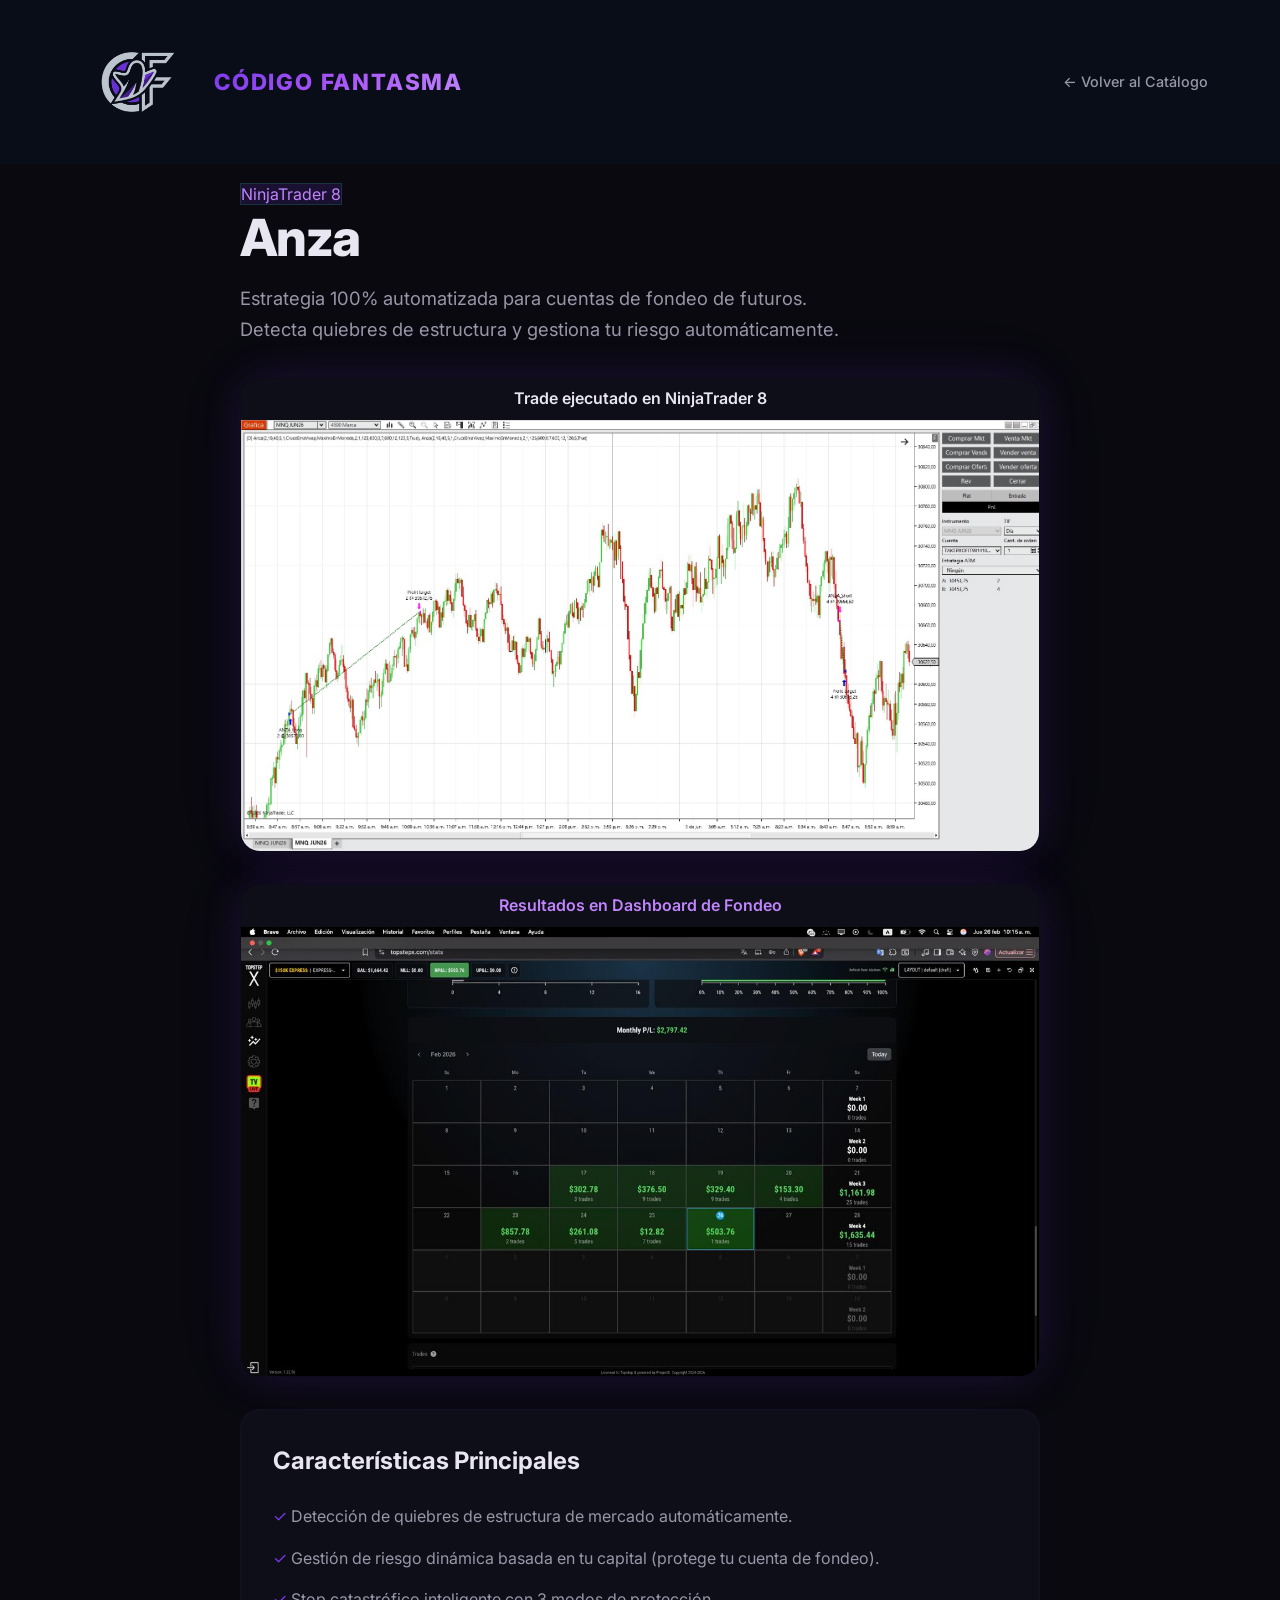
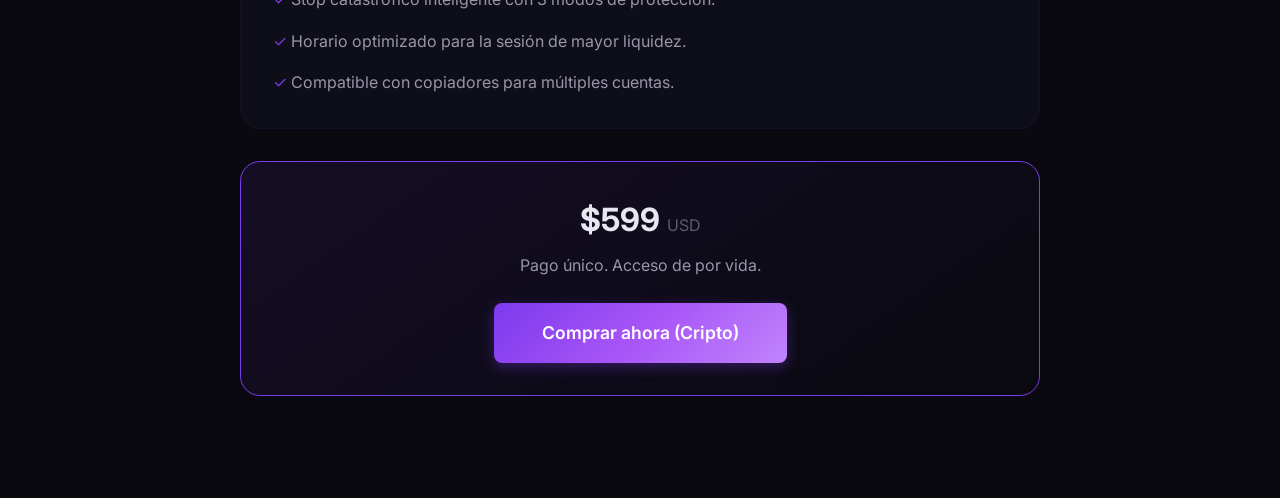
==== anza.html @ 9710207f "Primera versión web completa de Código Fantasma" ====
<!DOCTYPE html>
<html lang="es">
<head>
  <meta charset="UTF-8">
  <meta name="viewport" content="width=device-width, initial-scale=1.0">
  <title>Anza — Código Fantasma</title>
  <link rel="stylesheet" href="index.css">
</head>
<body style="padding-top: 80px;">
  <nav class="navbar" id="navbar" style="background: rgba(10,14,26,0.95); backdrop-filter: blur(10px);">
    <div class="container">
      <a href="index.html" class="navbar-brand">
        <img src="assets/cf_logo.png" alt="Código Fantasma Logo">
        <span>CÓDIGO FANTASMA</span>
      </a>
      <div class="nav-links">
        <a href="index.html#systems">← Volver al Catálogo</a>
      </div>
    </div>
  </nav>

  <section class="section">
    <div class="container">
      <div style="max-width: 800px; margin: 0 auto;">
        <div style="margin-bottom: 2rem;">
            <span class="system-badge multi" style="background: rgba(124,58,237,0.15); color: #c084fc; margin-bottom: 1rem;">NinjaTrader 8</span>
            <h1 class="section-title" style="margin-bottom: 1rem;">Anza</h1>
            <p class="section-subtitle" style="text-align: left; margin: 0;">Estrategia 100% automatizada para cuentas de fondeo de futuros. Detecta quiebres de estructura y gestiona tu riesgo automáticamente.</p>
        </div>
        
        <div style="border-radius: var(--radius-lg); overflow: hidden; margin-bottom: 2rem; box-shadow: var(--shadow-glow); border: 1px solid var(--border-subtle);">
            <div style="background: var(--bg-secondary); padding: 0.5rem; text-align: center; color: var(--text-primary); font-weight: 600;">Trade ejecutado en NinjaTrader 8</div>
            <img src="assets/screenshots/trade_anza.jpg" class="zoomable-image" alt="Anza Trade" style="width: 100%; display: block;">
        </div>
        <div style="border-radius: var(--radius-lg); overflow: hidden; margin-bottom: 2rem; box-shadow: var(--shadow-glow); border: 1px solid var(--border-subtle);">
            <div style="background: var(--bg-secondary); padding: 0.5rem; text-align: center; color: #c084fc; font-weight: 600;">Resultados en Dashboard de Fondeo</div>
            <img src="assets/screenshots/dashboards_fondeo.jpg" class="zoomable-image" alt="Anza Resultados de Fondeo" style="width: 100%; display: block;">
        </div>

        <div style="background: var(--bg-secondary); padding: 2rem; border-radius: var(--radius-lg); margin-bottom: 2rem; border: 1px solid var(--border-subtle);">
            <h3 style="font-size: 1.5rem; margin-bottom: 1.5rem; color: var(--text-primary);">Características Principales</h3>
            <ul style="list-style: none; padding: 0; display: grid; gap: 1rem; color: var(--text-secondary);">
                <li><span style="color: var(--accent-violet);">✓</span> Detección de quiebres de estructura de mercado automáticamente.</li><li><span style="color: var(--accent-violet);">✓</span> Gestión de riesgo dinámica basada en tu capital (protege tu cuenta de fondeo).</li><li><span style="color: var(--accent-violet);">✓</span> Stop catastrófico inteligente con 3 modos de protección.</li><li><span style="color: var(--accent-violet);">✓</span> Horario optimizado para la sesión de mayor liquidez.</li><li><span style="color: var(--accent-violet);">✓</span> Compatible con copiadores para múltiples cuentas.</li>
            </ul>
        </div>

        <div style="background: linear-gradient(145deg, rgba(124,58,237,0.1), rgba(10,14,26,0)); padding: 2rem; border-radius: var(--radius-lg); text-align: center; border: 1px solid var(--accent-violet);">
            <h3 style="font-size: 2rem; margin-bottom: 0.5rem; color: var(--text-primary);">$599 <span style="font-size: 1rem; color: var(--text-muted); font-weight: 400;">USD</span></h3>
            <p style="color: var(--text-secondary); margin-bottom: 1.5rem;">Pago único. Acceso de por vida.</p>
            <a href="https://wa.me/593989430768?text=Hola,%20me%20interesa%20adquirir%20uno%20de%20sus%20sistemas%20(Pago%20Cripto)" class="btn btn-primary" style="padding: 1rem 3rem; font-size: 1.1rem;" target="_blank">Comprar ahora (Cripto)</a>
        </div>
      </div>
    </div>
  </section>
  <script src="lightbox.js"></script>
</body>
</html>
---- index.css ----
/* ============================================
   CÓDIGO FANTASMA — Design System & Styles
   Negro + Violeta Profundo + Plata
   ============================================ */

@import url('https://fonts.googleapis.com/css2?family=Inter:wght@300;400;500;600;700;800;900&family=JetBrains+Mono:wght@400;500;600&display=swap');

/* ---------- CSS Custom Properties ---------- */
:root {
  /* Colors — Código Fantasma Palette */
  --bg-primary: #09090f;
  --bg-secondary: #0e0e18;
  --bg-card: rgba(14, 14, 24, 0.7);
  --bg-glass: rgba(14, 14, 24, 0.5);

  --accent-violet: #7C3AED;
  --accent-purple: #9333EA;
  --accent-silver: #C0C7D0;
  --accent-emerald: #10B981;
  --accent-amber: #D4A843;
  --accent-rose: #E8456B;

  --gradient-primary: linear-gradient(135deg, #7C3AED 0%, #A855F7 50%, #C084FC 100%);
  --gradient-hero: linear-gradient(160deg, #09090f 0%, #120e24 40%, #0e0e18 100%);
  --gradient-card: linear-gradient(145deg, rgba(124,58,237,0.06) 0%, rgba(192,199,208,0.02) 100%);
  --gradient-glow: radial-gradient(ellipse at 50% 0%, rgba(124,58,237,0.12) 0%, transparent 60%);

  --text-primary: #e8e6f0;
  --text-secondary: #9896a8;
  --text-muted: #5c5a6e;
  --text-accent: #c4b5fd;

  --border-subtle: rgba(124, 58, 237, 0.06);
  --border-glow: rgba(124, 58, 237, 0.25);

  /* Spacing */
  --section-py: clamp(4rem, 8vw, 8rem);
  --container-max: 1200px;
  --container-px: clamp(1rem, 4vw, 2rem);

  /* Radii */
  --radius-sm: 8px;
  --radius-md: 12px;
  --radius-lg: 20px;
  --radius-xl: 28px;

  /* Shadows */
  --shadow-card: 0 4px 24px rgba(0,0,0,0.35), 0 1px 2px rgba(0,0,0,0.2);
  --shadow-glow: 0 0 40px rgba(124,58,237,0.12), 0 0 80px rgba(168,85,247,0.06);
  --shadow-button: 0 4px 14px rgba(124,58,237,0.35);

  /* Transitions */
  --ease-spring: cubic-bezier(0.34, 1.56, 0.64, 1);
  --ease-smooth: cubic-bezier(0.4, 0, 0.2, 1);
  --duration-fast: 200ms;
  --duration-normal: 350ms;
  --duration-slow: 600ms;
}

/* ---------- Reset & Base ---------- */
*, *::before, *::after {
  margin: 0;
  padding: 0;
  box-sizing: border-box;
}

html {
  scroll-behavior: smooth;
  -webkit-font-smoothing: antialiased;
  -moz-osx-font-smoothing: grayscale;
}

body {
  font-family: 'Inter', system-ui, -apple-system, sans-serif;
  background: var(--bg-primary);
  color: var(--text-primary);
  line-height: 1.6;
  overflow-x: hidden;
}

img {
  max-width: 100%;
  display: block;
}

a {
  color: inherit;
  text-decoration: none;
}

ul { list-style: none; }

/* ---------- Utilities ---------- */
.container {
  max-width: var(--container-max);
  margin: 0 auto;
  padding: 0 var(--container-px);
}

.section {
  padding: var(--section-py) 0;
  position: relative;
}

.section::before {
  content: '';
  position: absolute;
  top: 0;
  left: 50%;
  transform: translateX(-50%);
  width: 100%;
  height: 1px;
  background: linear-gradient(90deg, transparent, var(--border-subtle), transparent);
}

.gradient-text {
  background: var(--gradient-primary);
  -webkit-background-clip: text;
  -webkit-text-fill-color: transparent;
  background-clip: text;
}

.badge {
  display: inline-flex;
  align-items: center;
  gap: 6px;
  padding: 6px 14px;
  border-radius: 100px;
  font-size: 0.75rem;
  font-weight: 600;
  letter-spacing: 0.05em;
  text-transform: uppercase;
  background: rgba(124, 58, 237, 0.1);
  color: var(--text-accent);
  border: 1px solid rgba(124, 58, 237, 0.15);
}

.badge::before {
  content: '';
  width: 6px;
  height: 6px;
  border-radius: 50%;
  background: var(--accent-violet);
  animation: pulse-dot 2s ease infinite;
}

@keyframes pulse-dot {
  0%, 100% { opacity: 1; transform: scale(1); }
  50% { opacity: 0.5; transform: scale(0.7); }
}

/* ---------- Typography ---------- */
.section-label {
  font-size: 0.8rem;
  font-weight: 700;
  letter-spacing: 0.12em;
  text-transform: uppercase;
  color: var(--accent-violet);
  margin-bottom: 0.75rem;
}

.section-title {
  font-size: clamp(2rem, 4.5vw, 3.2rem);
  font-weight: 800;
  line-height: 1.15;
  letter-spacing: -0.03em;
  margin-bottom: 1rem;
}

.section-subtitle {
  font-size: clamp(1rem, 2vw, 1.15rem);
  color: var(--text-secondary);
  max-width: 600px;
  line-height: 1.7;
}

/* ---------- Buttons ---------- */
.btn {
  display: inline-flex;
  align-items: center;
  justify-content: center;
  gap: 8px;
  padding: 14px 32px;
  border: none;
  border-radius: var(--radius-sm);
  font-family: inherit;
  font-size: 0.95rem;
  font-weight: 600;
  cursor: pointer;
  transition: all var(--duration-normal) var(--ease-smooth);
  position: relative;
  overflow: hidden;
}

.btn-primary {
  background: var(--gradient-primary);
  color: #fff;
  box-shadow: var(--shadow-button);
}

.btn-primary:hover {
  transform: translateY(-2px);
  box-shadow: 0 8px 30px rgba(124,58,237,0.4);
}

.btn-primary::after {
  content: '';
  position: absolute;
  inset: 0;
  background: linear-gradient(135deg, rgba(255,255,255,0.15) 0%, transparent 50%);
  opacity: 0;
  transition: opacity var(--duration-fast);
}

.btn-primary:hover::after {
  opacity: 1;
}

.btn-outline {
  background: transparent;
  color: var(--text-primary);
  border: 1px solid var(--border-glow);
}

.btn-outline:hover {
  background: rgba(124, 58, 237, 0.08);
  border-color: var(--accent-violet);
  transform: translateY(-2px);
}

/* ---------- Navigation ---------- */
.navbar {
  position: fixed;
  top: 0;
  left: 0;
  right: 0;
  z-index: 1000;
  padding: 1rem 0;
  transition: all var(--duration-normal) var(--ease-smooth);
}

.navbar.scrolled {
  background: rgba(9, 9, 15, 0.9);
  backdrop-filter: blur(20px);
  -webkit-backdrop-filter: blur(20px);
  border-bottom: 1px solid var(--border-subtle);
  padding: 0.7rem 0;
}

.navbar .container {
  display: flex;
  align-items: center;
  justify-content: space-between;
}

.navbar-brand {
  display: flex;
  align-items: center;
  gap: 10px;
}

.navbar-brand img {
  height: 132px;
  width: auto;
}

.navbar-brand span {
  font-size: 1.4rem;
  font-weight: 800;
  letter-spacing: 0.08em;
  background: var(--gradient-primary);
  -webkit-background-clip: text;
  -webkit-text-fill-color: transparent;
  background-clip: text;
}

.nav-links {
  display: flex;
  align-items: center;
  gap: 2rem;
}

.nav-links a {
  font-size: 0.9rem;
  font-weight: 500;
  color: var(--text-secondary);
  transition: color var(--duration-fast);
  position: relative;
}

.nav-links a::after {
  content: '';
  position: absolute;
  bottom: -4px;
  left: 0;
  width: 0;
  height: 2px;
  background: var(--gradient-primary);
  transition: width var(--duration-normal) var(--ease-spring);
}

.nav-links a:hover {
  color: var(--text-primary);
}

.nav-links a:hover::after {
  width: 100%;
}

.nav-cta {
  padding: 10px 24px !important;
  font-size: 0.85rem !important;
}

.mobile-toggle {
  display: none;
  background: none;
  border: none;
  color: var(--text-primary);
  font-size: 1.5rem;
  cursor: pointer;
}

/* ---------- Hero Section ---------- */
.hero {
  min-height: 100vh;
  display: flex;
  align-items: center;
  padding-top: 12rem;
  background: var(--gradient-hero);
  position: relative;
  overflow: hidden;
}

.hero::before {
  display: none;
}

.hero-glow {
  position: absolute;
  width: 600px;
  height: 600px;
  border-radius: 50%;
  filter: blur(120px);
  opacity: 0.15;
  pointer-events: none;
}

.hero-glow--blue {
  top: -10%;
  right: -5%;
  background: var(--accent-violet);
}

.hero-glow--cyan {
  bottom: -20%;
  left: -10%;
  background: var(--accent-purple);
}

.hero .container {
  display: grid;
  grid-template-columns: 1fr 1.3fr;
  gap: 4rem;
  align-items: center;
}

.hero-content {
  position: relative;
  z-index: 2;
}

.hero-title {
  font-size: clamp(2.5rem, 5.5vw, 4rem);
  font-weight: 900;
  line-height: 1.08;
  letter-spacing: -0.04em;
  margin: 1.5rem 0;
}

.hero-subtitle {
  font-size: clamp(1.05rem, 2vw, 1.2rem);
  color: var(--text-secondary);
  line-height: 1.75;
  margin-bottom: 2.5rem;
  max-width: 520px;
}

.hero-actions {
  display: flex;
  gap: 1rem;
  flex-wrap: wrap;
}

.hero-stats {
  display: flex;
  gap: 2.5rem;
  margin-top: 3rem;
  padding-top: 2rem;
  border-top: 1px solid var(--border-subtle);
}

.hero-stat {
  text-align: left;
}

.hero-stat .value {
  font-size: 1.8rem;
  font-weight: 800;
  font-family: 'JetBrains Mono', monospace;
}

.hero-stat .value.green { color: var(--accent-emerald); }
.hero-stat .value.blue { color: var(--accent-silver); }
.hero-stat .value.amber { color: var(--accent-amber); }

.hero-stat .label {
  font-size: 0.8rem;
  color: var(--text-muted);
  margin-top: 2px;
}

.hero-visual {
  position: relative;
  z-index: 2;
}

.hero-image-wrapper {
  position: relative;
  border-radius: var(--radius-lg);
  overflow: hidden;
  box-shadow: var(--shadow-glow);
  border: 1px solid var(--border-glow);
}

.hero-image-wrapper::before {
  content: '';
  position: absolute;
  inset: 0;
  background: linear-gradient(180deg, transparent 50%, rgba(9,9,15,0.6) 100%);
  z-index: 1;
  pointer-events: none;
}

.hero-image-wrapper img {
  width: 100%;
  display: block;
  border-radius: var(--radius-lg);
}

/* Floating elements */
.float-card {
  position: absolute;
  background: var(--bg-glass);
  backdrop-filter: blur(16px);
  -webkit-backdrop-filter: blur(16px);
  border: 1px solid var(--border-subtle);
  border-radius: var(--radius-md);
  padding: 12px 18px;
  z-index: 5;
  animation: float 6s ease-in-out infinite;
}

.float-card--profit {
  bottom: 15%;
  left: -12%;
  display: flex;
  align-items: center;
  gap: 10px;
}

.float-card--profit .icon {
  width: 36px;
  height: 36px;
  border-radius: 8px;
  background: rgba(16, 185, 129, 0.15);
  display: flex;
  align-items: center;
  justify-content: center;
  font-size: 1.1rem;
}

.float-card--profit .text .amount {
  font-family: 'JetBrains Mono', monospace;
  font-weight: 700;
  font-size: 1rem;
  color: var(--accent-emerald);
}

.float-card--profit .text .desc {
  font-size: 0.7rem;
  color: var(--text-muted);
}

.float-card--algo {
  top: 10%;
  right: -8%;
  animation-delay: -3s;
}

.float-card--algo .algo-line {
  font-family: 'JetBrains Mono', monospace;
  font-size: 0.7rem;
  color: var(--text-muted);
  line-height: 1.8;
}

.float-card--algo .algo-line .kw { color: var(--accent-violet); }
.float-card--algo .algo-line .fn { color: var(--accent-silver); }
.float-card--algo .algo-line .val { color: var(--accent-emerald); }

@keyframes float {
  0%, 100% { transform: translateY(0); }
  50% { transform: translateY(-12px); }
}

/* ---------- Features Section ---------- */
.features-grid {
  display: grid;
  grid-template-columns: repeat(3, 1fr);
  gap: 1.5rem;
  margin-top: 3rem;
}

.feature-card {
  background: var(--gradient-card);
  border: 1px solid var(--border-subtle);
  border-radius: var(--radius-lg);
  padding: 2rem;
  transition: all var(--duration-normal) var(--ease-smooth);
  position: relative;
  overflow: hidden;
}

.feature-card::before {
  content: '';
  position: absolute;
  top: 0;
  left: 0;
  right: 0;
  height: 2px;
  background: var(--gradient-primary);
  opacity: 0;
  transition: opacity var(--duration-normal);
}

.feature-card:hover {
  transform: translateY(-4px);
  border-color: var(--border-glow);
  box-shadow: var(--shadow-glow);
}

.feature-card:hover::before {
  opacity: 1;
}

.feature-icon {
  width: 52px;
  height: 52px;
  border-radius: var(--radius-md);
  display: flex;
  align-items: center;
  justify-content: center;
  font-size: 1.5rem;
  margin-bottom: 1.25rem;
}

.feature-icon.blue { background: rgba(124, 58, 237, 0.12); }
.feature-icon.cyan { background: rgba(192, 199, 208, 0.1); }
.feature-icon.emerald { background: rgba(16, 185, 129, 0.12); }
.feature-icon.amber { background: rgba(212, 168, 67, 0.12); }
.feature-icon.rose { background: rgba(232, 69, 107, 0.12); }
.feature-icon.purple { background: rgba(147, 51, 234, 0.12); }

.feature-card h3 {
  font-size: 1.15rem;
  font-weight: 700;
  margin-bottom: 0.6rem;
}

.feature-card p {
  font-size: 0.9rem;
  color: var(--text-secondary);
  line-height: 1.65;
}

/* ---------- Systems / Products Section ---------- */
.systems-grid {
  display: grid;
  grid-template-columns: repeat(3, 1fr);
  gap: 1.5rem;
  margin-top: 3rem;
}

.system-card {
  background: var(--bg-card);
  border: 1px solid var(--border-subtle);
  border-radius: var(--radius-lg);
  overflow: hidden;
  transition: all var(--duration-normal) var(--ease-smooth);
}

.system-card:hover {
  transform: translateY(-6px);
  box-shadow: var(--shadow-glow);
  border-color: var(--border-glow);
}

.system-card-header {
  padding: 1.5rem 1.5rem 0;
  display: flex;
  justify-content: space-between;
  align-items: flex-start;
}

.system-card-header h3 {
  font-size: 1.2rem;
  font-weight: 700;
}

.system-card-header .system-badge {
  padding: 4px 10px;
  border-radius: 100px;
  font-size: 0.7rem;
  font-weight: 600;
  text-transform: uppercase;
}

.system-badge.gold {
  background: rgba(245, 158, 11, 0.12);
  color: var(--accent-amber);
  border: 1px solid rgba(245, 158, 11, 0.2);
}

.system-badge.index {
  background: rgba(124, 58, 237, 0.12);
  color: var(--text-accent);
  border: 1px solid rgba(124, 58, 237, 0.2);
}

.system-badge.multi {
  background: rgba(16, 185, 129, 0.12);
  color: var(--accent-emerald);
  border: 1px solid rgba(16, 185, 129, 0.2);
}

.system-equity {
  padding: 1.5rem;
  height: 120px;
  position: relative;
}

.system-equity svg {
  width: 100%;
  height: 100%;
}

.system-stats {
  display: grid;
  grid-template-columns: repeat(3, 1fr);
  gap: 1px;
  background: var(--border-subtle);
}

.system-stat {
  padding: 1rem;
  background: var(--bg-secondary);
  text-align: center;
}

.system-stat .stat-value {
  font-family: 'JetBrains Mono', monospace;
  font-weight: 700;
  font-size: 1rem;
}

.system-stat .stat-value.positive { color: var(--accent-emerald); }
.system-stat .stat-value.blue { color: var(--accent-silver); }

.system-stat .stat-label {
  font-size: 0.7rem;
  color: var(--text-muted);
  margin-top: 2px;
}

.system-card-footer {
  padding: 1.25rem 1.5rem;
  display: flex;
  justify-content: space-between;
  align-items: center;
}

.system-price {
  font-family: 'JetBrains Mono', monospace;
  font-size: 1.5rem;
  font-weight: 800;
}

.system-price .currency {
  font-size: 0.9rem;
  color: var(--text-muted);
}

.system-card-footer .btn {
  padding: 10px 20px;
  font-size: 0.85rem;
}

/* ---------- How It Works ---------- */
.steps-grid {
  display: grid;
  grid-template-columns: repeat(4, 1fr);
  gap: 1.5rem;
  margin-top: 3rem;
}

.step-card {
  text-align: center;
  padding: 2rem 1.5rem;
  position: relative;
}

.step-number {
  width: 56px;
  height: 56px;
  border-radius: 50%;
  background: var(--gradient-primary);
  display: flex;
  align-items: center;
  justify-content: center;
  font-family: 'JetBrains Mono', monospace;
  font-weight: 800;
  font-size: 1.3rem;
  margin: 0 auto 1.25rem;
  position: relative;
}

.step-number::after {
  content: '';
  position: absolute;
  inset: -4px;
  border-radius: 50%;
  border: 2px solid rgba(124, 58, 237, 0.2);
}

.step-card h3 {
  font-size: 1.05rem;
  font-weight: 700;
  margin-bottom: 0.5rem;
}

.step-card p {
  font-size: 0.85rem;
  color: var(--text-secondary);
  line-height: 1.6;
}

.step-connector {
  display: none;
}

/* ---------- Testimonials ---------- */
.testimonials-grid {
  display: grid;
  grid-template-columns: repeat(3, 1fr);
  gap: 1.5rem;
  margin-top: 3rem;
}

.testimonial-card {
  background: var(--gradient-card);
  border: 1px solid var(--border-subtle);
  border-radius: var(--radius-lg);
  padding: 2rem;
}

.testimonial-stars {
  color: var(--accent-amber);
  font-size: 0.9rem;
  margin-bottom: 1rem;
  letter-spacing: 2px;
}

.testimonial-text {
  font-size: 0.95rem;
  color: var(--text-secondary);
  line-height: 1.7;
  margin-bottom: 1.5rem;
  font-style: italic;
}

.testimonial-author {
  display: flex;
  align-items: center;
  gap: 12px;
}

.testimonial-avatar {
  width: 42px;
  height: 42px;
  border-radius: 50%;
  background: var(--gradient-primary);
  display: flex;
  align-items: center;
  justify-content: center;
  font-weight: 700;
  font-size: 0.9rem;
}

.testimonial-info .name {
  font-weight: 600;
  font-size: 0.9rem;
}

.testimonial-info .role {
  font-size: 0.75rem;
  color: var(--text-muted);
}

/* ---------- Pricing Section ---------- */
.pricing-grid {
  display: grid;
  grid-template-columns: repeat(3, 1fr);
  gap: 1.5rem;
  margin-top: 3rem;
}

.price-card {
  background: var(--bg-card);
  border: 1px solid var(--border-subtle);
  border-radius: var(--radius-xl);
  padding: 2.5rem 2rem;
  text-align: center;
  transition: all var(--duration-normal) var(--ease-smooth);
  position: relative;
}

.price-card.featured {
  border-color: var(--accent-blue);
  box-shadow: var(--shadow-glow);
  transform: scale(1.03);
}

.price-card.featured::before {
  content: 'MÁS POPULAR';
  position: absolute;
  top: -12px;
  left: 50%;
  transform: translateX(-50%);
  background: var(--gradient-primary);
  color: #fff;
  font-size: 0.7rem;
  font-weight: 700;
  letter-spacing: 0.08em;
  padding: 4px 16px;
  border-radius: 100px;
}

.price-card:hover {
  transform: translateY(-4px);
  border-color: var(--border-glow);
}

.price-card.featured:hover {
  transform: scale(1.03) translateY(-4px);
}

.price-name {
  font-size: 1.2rem;
  font-weight: 700;
  margin-bottom: 0.5rem;
}

.price-amount {
  font-family: 'JetBrains Mono', monospace;
  font-size: 3rem;
  font-weight: 800;
  margin: 1rem 0;
}

.price-amount .currency {
  font-size: 1.2rem;
  vertical-align: super;
  color: var(--text-muted);
}

.price-amount .period {
  font-size: 0.9rem;
  color: var(--text-muted);
  font-weight: 400;
}

.price-desc {
  font-size: 0.85rem;
  color: var(--text-secondary);
  margin-bottom: 2rem;
}

.price-features {
  text-align: left;
  margin-bottom: 2rem;
}

.price-features li {
  padding: 0.5rem 0;
  font-size: 0.9rem;
  color: var(--text-secondary);
  display: flex;
  align-items: center;
  gap: 10px;
}

.price-features li::before {
  content: '✓';
  color: var(--accent-emerald);
  font-weight: 700;
  font-size: 0.85rem;
}

.price-card .btn {
  width: 100%;
}

/* ---------- CTA Section ---------- */
.cta-section {
  text-align: center;
  position: relative;
}

.cta-box {
  background: var(--gradient-card);
  border: 1px solid var(--border-glow);
  border-radius: var(--radius-xl);
  padding: 4rem 3rem;
  position: relative;
  overflow: hidden;
}

.cta-box::before {
  content: '';
  position: absolute;
  top: -50%;
  left: -50%;
  width: 200%;
  height: 200%;
  background: var(--gradient-glow);
  animation: cta-glow 8s ease infinite;
}

@keyframes cta-glow {
  0%, 100% { transform: rotate(0deg); }
  50% { transform: rotate(180deg); }
}

.cta-box > * {
  position: relative;
  z-index: 2;
}

.cta-box .section-title {
  margin-bottom: 1rem;
}

.cta-box .section-subtitle {
  margin: 0 auto 2rem;
}

/* ---------- Footer ---------- */
.footer {
  padding: 3rem 0 1.5rem;
  border-top: 1px solid var(--border-subtle);
}

.footer-content {
  display: flex;
  justify-content: space-between;
  align-items: center;
  flex-wrap: wrap;
  gap: 1rem;
}

.footer-brand {
  display: flex;
  align-items: center;
  gap: 8px;
}

.footer-brand span {
  font-weight: 800;
  font-size: 1.1rem;
  letter-spacing: 0.06em;
  background: var(--gradient-primary);
  -webkit-background-clip: text;
  -webkit-text-fill-color: transparent;
  background-clip: text;
}

.footer-links {
  display: flex;
  gap: 2rem;
}

.footer-links a {
  font-size: 0.85rem;
  color: var(--text-muted);
  transition: color var(--duration-fast);
}

.footer-links a:hover {
  color: var(--text-primary);
}

.footer-copy {
  font-size: 0.8rem;
  color: var(--text-muted);
}

.footer-bottom {
  margin-top: 2rem;
  padding-top: 1.5rem;
  border-top: 1px solid var(--border-subtle);
  text-align: center;
}

.footer-bottom p {
  font-size: 0.75rem;
  color: var(--text-muted);
}

/* ---------- Scroll Animations ---------- */
.reveal {
  opacity: 0;
  transform: translateY(30px);
  transition: all var(--duration-slow) var(--ease-smooth);
}

.reveal.visible {
  opacity: 1;
  transform: translateY(0);
}

.reveal-delay-1 { transition-delay: 100ms; }
.reveal-delay-2 { transition-delay: 200ms; }
.reveal-delay-3 { transition-delay: 300ms; }
.reveal-delay-4 { transition-delay: 400ms; }

/* ---------- Live Counter ---------- */
.live-ticker {
  background: var(--bg-secondary);
  border-top: 1px solid var(--border-subtle);
  border-bottom: 1px solid var(--border-subtle);
  padding: 0.75rem 0;
  overflow: hidden;
}

.ticker-track {
  display: flex;
  gap: 3rem;
  animation: ticker 30s linear infinite;
  white-space: nowrap;
}

@keyframes ticker {
  0% { transform: translateX(0); }
  100% { transform: translateX(-50%); }
}

.ticker-item {
  display: flex;
  align-items: center;
  gap: 8px;
  font-family: 'JetBrains Mono', monospace;
  font-size: 0.8rem;
  color: var(--text-muted);
}

.ticker-item .symbol { color: var(--text-primary); font-weight: 600; }
.ticker-item .up { color: var(--accent-emerald); }
.ticker-item .down { color: var(--accent-rose); }

/* ---------- Responsive ---------- */
@media (max-width: 1024px) {
  .hero .container {
    grid-template-columns: 1fr;
    text-align: center;
  }

  .hero-subtitle { margin: 0 auto 2.5rem; }
  .hero-actions { justify-content: center; }
  .hero-stats { justify-content: center; }
  .hero-visual { max-width: 600px; margin: 3rem auto 0; }
  .float-card { display: none; }

  .features-grid,
  .systems-grid,
  .testimonials-grid,
  .pricing-grid {
    grid-template-columns: repeat(2, 1fr);
  }

  .steps-grid {
    grid-template-columns: repeat(2, 1fr);
  }
}

@media (max-width: 768px) {
  .nav-links { display: none; }
  .mobile-toggle { display: block; }

  .features-grid,
  .systems-grid,
  .testimonials-grid,
  .pricing-grid,
  .steps-grid {
    grid-template-columns: 1fr;
  }

  .price-card.featured {
    transform: scale(1);
  }

  .price-card.featured:hover {
    transform: translateY(-4px);
  }

  .hero-stats { flex-direction: column; gap: 1rem; }
  .footer-content { flex-direction: column; text-align: center; }
  .footer-links { flex-direction: column; gap: 1rem; }
}

/* ---------- Certificates Carousel ---------- */
.cert-carousel-container {
  margin-top: 3rem;
  width: 100%;
  overflow-x: auto;
  padding: 1rem 0 2rem 0;
  scrollbar-width: thin;
  scrollbar-color: var(--accent-violet) var(--bg-secondary);
}

.cert-carousel-container::-webkit-scrollbar {
  height: 8px;
}

.cert-carousel-container::-webkit-scrollbar-track {
  background: var(--bg-secondary);
  border-radius: 4px;
}

.cert-carousel-container::-webkit-scrollbar-thumb {
  background: var(--accent-violet);
  border-radius: 4px;
}

.cert-carousel {
  display: flex;
  gap: 1.5rem;
  width: max-content;
}

.cert-carousel img {
  height: 350px;
  width: auto;
  border-radius: var(--radius-md);
  box-shadow: var(--shadow-card);
  border: 1px solid var(--border-subtle);
  transition: transform var(--duration-normal) var(--ease-smooth), box-shadow var(--duration-normal);
  cursor: pointer;
}

.cert-carousel img:hover {
  transform: translateY(-5px) scale(1.02);
  box-shadow: var(--shadow-glow);
  border-color: var(--accent-violet);
}

@media (max-width: 768px) {
  .cert-carousel img {
    height: 250px;
  }
}



/* ========== LIGHTBOX ========== */
.lightbox-overlay {
    position: fixed;
    top: 0;
    left: 0;
    width: 100vw;
    height: 100vh;
    background: rgba(0, 0, 0, 0.9);
    backdrop-filter: blur(10px);
    display: flex;
    justify-content: center;
    align-items: center;
    z-index: 9999;
    opacity: 0;
    pointer-events: none;
    transition: opacity 0.3s ease;
}
.lightbox-overlay.active {
    opacity: 1;
    pointer-events: auto;
}
.lightbox-img {
    max-width: 95%;
    max-height: 95vh;
    border-radius: var(--radius-lg);
    box-shadow: 0 0 40px rgba(0, 0, 0, 0.8), 0 0 20px rgba(124, 58, 237, 0.3);
    transform: scale(0.9);
    transition: transform 0.3s ease;
}
.lightbox-overlay.active .lightbox-img {
    transform: scale(1);
}
.lightbox-close {
    position: absolute;
    top: 20px;
    right: 30px;
    color: white;
    font-size: 50px;
    cursor: pointer;
    text-shadow: 0 2px 10px rgba(0,0,0,0.5);
    user-select: none;
    transition: color 0.2s ease;
}
.lightbox-close:hover {
    color: var(--accent-violet);
}
.zoomable-image {
    cursor: zoom-in;
    transition: transform 0.3s ease, filter 0.3s ease;
}
.zoomable-image:hover {
    transform: scale(1.02);
    filter: brightness(1.1);
}
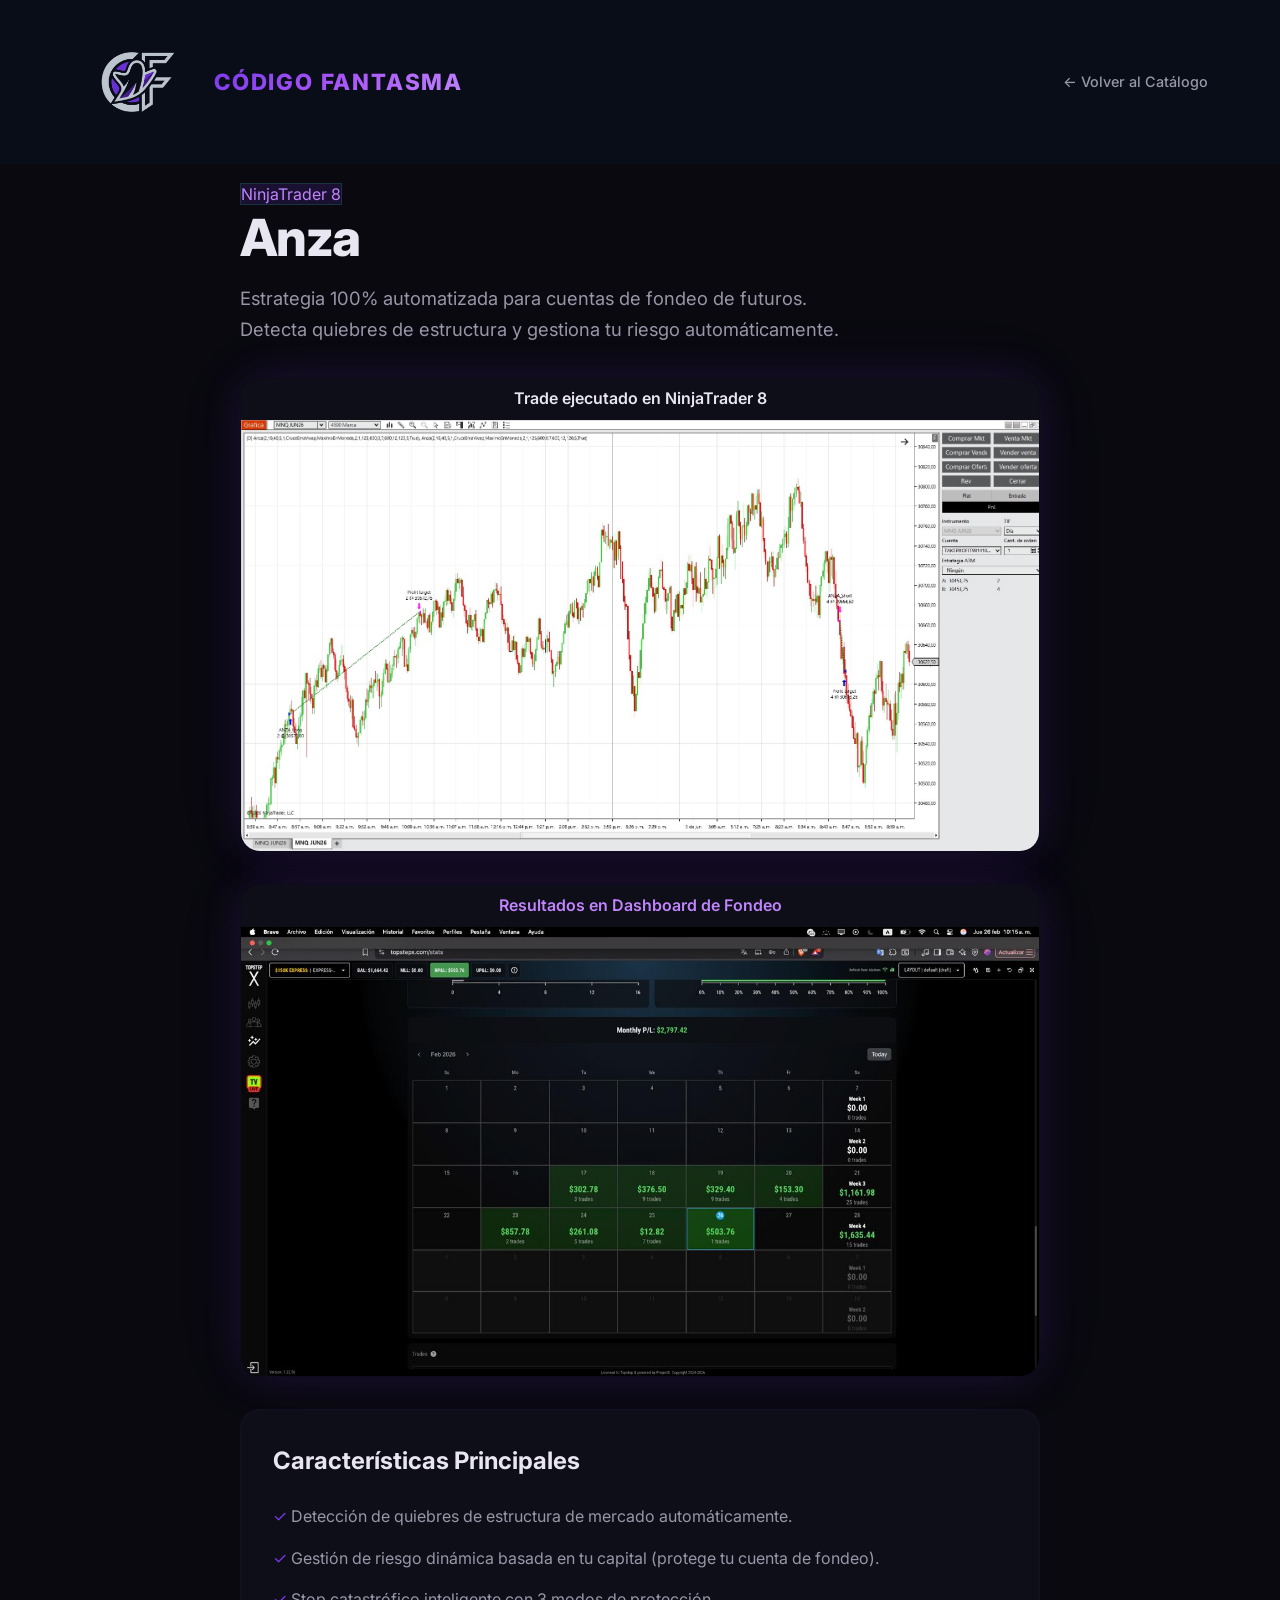
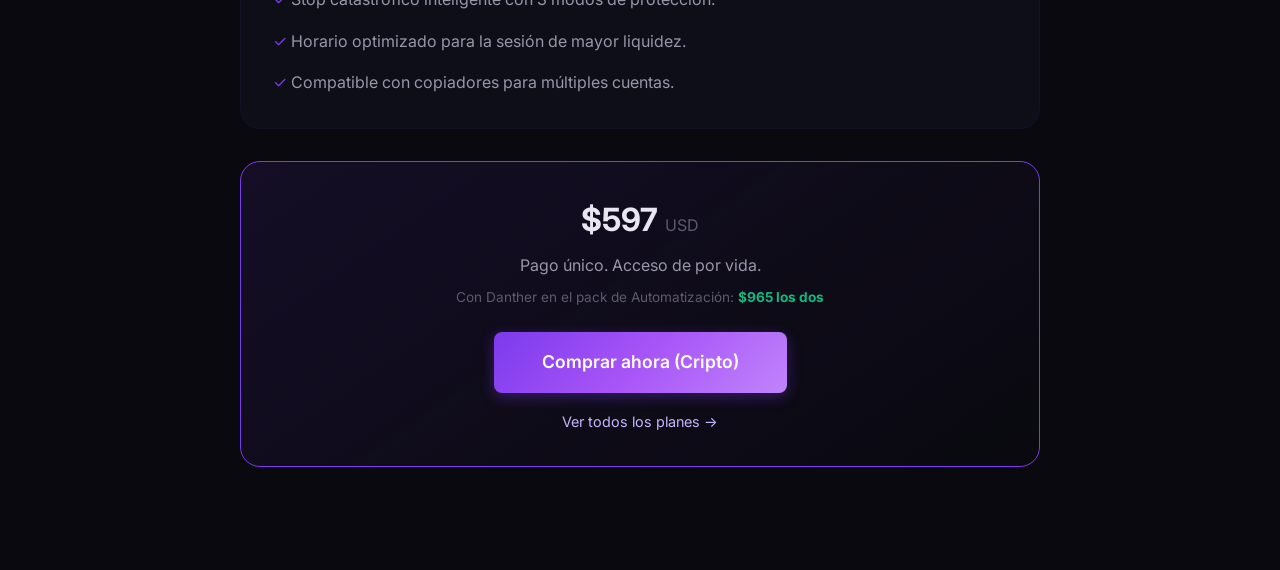
==== commit af103730: "Cuadra los precios de las paginas de detalle - anza.html: 599 -> 597, coherente con el pack de 965 -" ====
--- a/anza.html
+++ b/anza.html
@@ -45,9 +45,11 @@
         </div>
 
         <div style="background: linear-gradient(145deg, rgba(124,58,237,0.1), rgba(10,14,26,0)); padding: 2rem; border-radius: var(--radius-lg); text-align: center; border: 1px solid var(--accent-violet);">
-            <h3 style="font-size: 2rem; margin-bottom: 0.5rem; color: var(--text-primary);">$599 <span style="font-size: 1rem; color: var(--text-muted); font-weight: 400;">USD</span></h3>
-            <p style="color: var(--text-secondary); margin-bottom: 1.5rem;">Pago único. Acceso de por vida.</p>
-            <a href="https://wa.me/593989430768?text=Hola,%20me%20interesa%20adquirir%20uno%20de%20sus%20sistemas%20(Pago%20Cripto)" class="btn btn-primary" style="padding: 1rem 3rem; font-size: 1.1rem;" target="_blank">Comprar ahora (Cripto)</a>
+            <h3 style="font-size: 2rem; margin-bottom: 0.5rem; color: var(--text-primary);">$597 <span style="font-size: 1rem; color: var(--text-muted); font-weight: 400;">USD</span></h3>
+            <p style="color: var(--text-secondary); margin-bottom: 0.5rem;">Pago único. Acceso de por vida.</p>
+            <p style="color: var(--text-muted); font-size: 0.85rem; margin-bottom: 1.5rem;">Con Danther en el pack de Automatización: <strong style="color: var(--accent-emerald);">$965 los dos</strong></p>
+            <a href="https://wa.me/593989430768?text=Hola,%20me%20interesa%20adquirir%20Anza%20(Pago%20Cripto)" class="btn btn-primary" style="padding: 1rem 3rem; font-size: 1.1rem;" target="_blank">Comprar ahora (Cripto)</a>
+            <div style="margin-top: 1rem;"><a href="index.html#pricing" style="color: var(--text-accent); font-size: 0.9rem;">Ver todos los planes →</a></div>
         </div>
       </div>
     </div>
--- a/index.css
+++ b/index.css
@@ -307,6 +307,49 @@
   width: 100%;
 }
 
+/* ---------- Dropdown ---------- */
+.dropdown {
+  position: relative;
+  display: inline-block;
+}
+
+.dropdown-content {
+  display: none;
+  position: absolute;
+  top: 100%;
+  left: 50%;
+  transform: translateX(-50%);
+  background-color: var(--bg-card);
+  min-width: 180px;
+  box-shadow: var(--shadow-glow);
+  border: 1px solid var(--border-subtle);
+  border-radius: var(--radius-sm);
+  z-index: 1001;
+  padding: 0.5rem 0;
+}
+
+.dropdown-content a {
+  color: var(--text-secondary);
+  padding: 12px 16px;
+  text-decoration: none;
+  display: block;
+  text-align: center;
+  font-size: 0.85rem;
+}
+
+.dropdown-content a::after {
+  display: none;
+}
+
+.dropdown-content a:hover {
+  background-color: rgba(124, 58, 237, 0.1);
+  color: var(--text-primary);
+}
+
+.dropdown:hover .dropdown-content {
+  display: block;
+}
+
 .nav-cta {
   padding: 10px 24px !important;
   font-size: 0.85rem !important;
@@ -836,7 +879,7 @@
 }
 
 .price-card.featured {
-  border-color: var(--accent-blue);
+  border-color: var(--accent-violet);
   box-shadow: var(--shadow-glow);
   transform: scale(1.03);
 }
@@ -921,6 +964,198 @@
   width: 100%;
 }
 
+/* ---------- Placeholder de portada (sin imagen aún) ---------- */
+.system-placeholder {
+  height: 200px;
+  display: flex;
+  flex-direction: column;
+  align-items: center;
+  justify-content: center;
+  gap: 0.4rem;
+  background: var(--gradient-card);
+  border-top: 1px solid var(--border-subtle);
+  border-bottom: 1px solid var(--border-subtle);
+  text-align: center;
+  padding: 1rem;
+}
+
+.system-placeholder .ph-tag {
+  font-size: 0.65rem;
+  font-weight: 700;
+  letter-spacing: 0.12em;
+  text-transform: uppercase;
+  color: var(--text-accent);
+  border: 1px solid rgba(124, 58, 237, 0.4);
+  background: rgba(124, 58, 237, 0.12);
+  padding: 3px 12px;
+  border-radius: 100px;
+  margin-bottom: 0.35rem;
+}
+
+.system-placeholder .ph-title {
+  font-family: 'JetBrains Mono', monospace;
+  font-size: 1.5rem;
+  font-weight: 800;
+  color: var(--accent-violet);
+  letter-spacing: 0.02em;
+}
+
+.system-placeholder .ph-sub {
+  font-size: 0.8rem;
+  color: var(--text-muted);
+}
+
+/* ---------- Pricing: puertas y suite ---------- */
+.price-eyebrow {
+  font-size: 0.7rem;
+  font-weight: 700;
+  letter-spacing: 0.14em;
+  text-transform: uppercase;
+  color: var(--accent-violet);
+  margin-bottom: 0.5rem;
+}
+
+.price-note {
+  font-size: 0.8rem;
+  color: var(--text-muted);
+  margin: -0.5rem 0 2rem;
+  min-height: 1.2em;
+}
+
+.price-note s {
+  color: var(--text-muted);
+  opacity: 0.7;
+  margin-right: 0.35rem;
+}
+
+.price-save {
+  color: var(--accent-emerald);
+  font-weight: 600;
+}
+
+.price-card.soon::before {
+  content: 'PRÓXIMAMENTE';
+  position: absolute;
+  top: -12px;
+  left: 50%;
+  transform: translateX(-50%);
+  background: rgba(124, 58, 237, 0.18);
+  color: var(--text-accent);
+  border: 1px solid rgba(124, 58, 237, 0.4);
+  font-size: 0.7rem;
+  font-weight: 700;
+  letter-spacing: 0.08em;
+  padding: 4px 16px;
+  border-radius: 100px;
+  white-space: nowrap;
+}
+
+.suite-card {
+  margin-top: 1.5rem;
+  background: var(--gradient-card);
+  border: 1px solid var(--border-glow);
+  border-radius: var(--radius-xl);
+  padding: 2.5rem 3rem;
+  display: grid;
+  grid-template-columns: minmax(0, 1fr) auto;
+  gap: 3rem;
+  align-items: center;
+  transition: all var(--duration-normal) var(--ease-smooth);
+}
+
+.suite-card:hover {
+  border-color: var(--accent-violet);
+  transform: translateY(-4px);
+}
+
+.suite-title {
+  font-size: 1.6rem;
+  font-weight: 800;
+  margin-bottom: 1.25rem;
+}
+
+.suite-features {
+  margin-bottom: 0;
+  display: grid;
+  grid-template-columns: repeat(2, minmax(0, 1fr));
+  column-gap: 1.5rem;
+}
+
+.suite-discord {
+  margin-top: 1.5rem;
+  padding: 1.25rem 1.5rem;
+  border-radius: var(--radius-lg);
+  background: rgba(124, 58, 237, 0.08);
+  border: 1px solid rgba(124, 58, 237, 0.35);
+}
+
+.suite-discord .discord-title {
+  font-size: 0.95rem;
+  font-weight: 700;
+  color: var(--text-accent);
+  margin-bottom: 0.4rem;
+}
+
+.suite-discord .discord-text {
+  font-size: 0.85rem;
+  color: var(--text-secondary);
+  line-height: 1.6;
+  margin: 0;
+}
+
+.suite-buy {
+  text-align: right;
+  min-width: 220px;
+}
+
+.suite-old {
+  font-size: 1rem;
+  color: var(--text-muted);
+  text-decoration: line-through;
+}
+
+.suite-amount {
+  font-family: 'JetBrains Mono', monospace;
+  font-size: 3.4rem;
+  font-weight: 800;
+  line-height: 1.1;
+}
+
+.suite-amount .currency {
+  font-size: 1.2rem;
+  vertical-align: super;
+  color: var(--text-muted);
+}
+
+.suite-buy .btn {
+  width: 100%;
+  margin-top: 1.25rem;
+}
+
+.pricing-foot {
+  text-align: center;
+  margin-top: 1.5rem;
+  font-size: 0.85rem;
+  color: var(--text-muted);
+}
+
+@media (max-width: 900px) {
+  .suite-card {
+    grid-template-columns: 1fr;
+    gap: 2rem;
+    padding: 2.5rem 2rem;
+  }
+
+  .suite-buy {
+    text-align: left;
+    min-width: 0;
+  }
+
+  .suite-features {
+    grid-template-columns: 1fr;
+  }
+}
+
 /* ---------- CTA Section ---------- */
 .cta-section {
   text-align: center;
@@ -1103,9 +1338,12 @@
   }
 }
 
-@media (max-width: 768px) {
+@media (max-width: 767px) {
   .nav-links { display: none; }
   .mobile-toggle { display: block; }
+}
+
+@media (max-width: 768px) {
 
   .features-grid,
   .systems-grid,
@@ -1236,3 +1474,384 @@
     transform: scale(1.02);
     filter: brightness(1.1);
 }
+
+/* ========== DASHBOARD LOTE 1 ========== */
+.dashboard-grid {
+  display: grid;
+  grid-template-columns: repeat(auto-fit, minmax(280px, 1fr));
+  gap: 1.5rem;
+  margin-top: 2rem;
+}
+
+.account-card {
+  background: var(--bg-card);
+  border: 1px solid var(--border-subtle);
+  border-radius: var(--radius-lg);
+  padding: 1.5rem;
+  transition: all var(--duration-normal) var(--ease-smooth);
+  cursor: pointer;
+  box-shadow: var(--shadow-card);
+}
+
+.account-card:hover {
+  transform: translateY(-5px);
+  border-color: var(--accent-violet);
+  box-shadow: var(--shadow-glow);
+}
+
+.account-header {
+  display: flex;
+  justify-content: space-between;
+  align-items: center;
+  margin-bottom: 1.5rem;
+  padding-bottom: 1rem;
+  border-bottom: 1px solid var(--border-subtle);
+}
+
+.account-header h3 {
+  font-size: 1.2rem;
+  margin: 0;
+  font-weight: 700;
+}
+
+.status.active {
+  background: rgba(16, 185, 129, 0.15);
+  color: #10B981;
+  padding: 4px 10px;
+  border-radius: 100px;
+  font-size: 0.8rem;
+  font-weight: 600;
+}
+
+.account-stats {
+  display: flex;
+  flex-direction: column;
+  gap: 0.8rem;
+}
+
+.account-stats .stat {
+  display: flex;
+  justify-content: space-between;
+  align-items: center;
+}
+
+.account-stats .label {
+  color: var(--text-muted);
+  font-size: 0.9rem;
+}
+
+.account-stats .value {
+  .systems-grid,
+  .testimonials-grid,
+  .pricing-grid,
+  .steps-grid {
+    grid-template-columns: 1fr;
+  }
+
+  .price-card.featured {
+    transform: scale(1);
+  }
+
+  .price-card.featured:hover {
+    transform: translateY(-4px);
+  }
+
+  .hero-stats { flex-direction: column; gap: 1rem; }
+  .footer-content { flex-direction: column; text-align: center; }
+  .footer-links { flex-direction: column; gap: 1rem; }
+}
+
+/* ---------- Certificates Carousel ---------- */
+.cert-carousel-container {
+  margin-top: 3rem;
+  width: 100%;
+  overflow-x: auto;
+  padding: 1rem 0 2rem 0;
+  scrollbar-width: thin;
+  scrollbar-color: var(--accent-violet) var(--bg-secondary);
+}
+
+.cert-carousel-container::-webkit-scrollbar {
+  height: 8px;
+}
+
+.cert-carousel-container::-webkit-scrollbar-track {
+  background: var(--bg-secondary);
+  border-radius: 4px;
+}
+
+.cert-carousel-container::-webkit-scrollbar-thumb {
+  background: var(--accent-violet);
+  border-radius: 4px;
+}
+
+.cert-carousel {
+  display: flex;
+  gap: 1.5rem;
+  width: max-content;
+}
+
+.cert-carousel img {
+  height: 350px;
+  width: auto;
+  border-radius: var(--radius-md);
+  box-shadow: var(--shadow-card);
+  border: 1px solid var(--border-subtle);
+  transition: transform var(--duration-normal) var(--ease-smooth), box-shadow var(--duration-normal);
+  cursor: pointer;
+}
+
+.cert-carousel img:hover {
+  transform: translateY(-5px) scale(1.02);
+  box-shadow: var(--shadow-glow);
+  border-color: var(--accent-violet);
+}
+
+@media (max-width: 768px) {
+  .cert-carousel img {
+    height: 250px;
+  }
+}
+
+
+
+/* ========== LIGHTBOX ========== */
+.lightbox-overlay {
+    position: fixed;
+    top: 0;
+    left: 0;
+    width: 100vw;
+    height: 100vh;
+    background: rgba(0, 0, 0, 0.9);
+    backdrop-filter: blur(10px);
+    display: flex;
+    justify-content: center;
+    align-items: center;
+    z-index: 9999;
+    opacity: 0;
+    pointer-events: none;
+    transition: opacity 0.3s ease;
+}
+.lightbox-overlay.active {
+    opacity: 1;
+    pointer-events: auto;
+}
+.lightbox-img {
+    max-width: 95%;
+    max-height: 95vh;
+    border-radius: var(--radius-lg);
+    box-shadow: 0 0 40px rgba(0, 0, 0, 0.8), 0 0 20px rgba(124, 58, 237, 0.3);
+    transform: scale(0.9);
+    transition: transform 0.3s ease;
+}
+.lightbox-overlay.active .lightbox-img {
+    transform: scale(1);
+}
+.lightbox-close {
+    position: absolute;
+    top: 20px;
+    right: 30px;
+    color: white;
+    font-size: 50px;
+    cursor: pointer;
+    text-shadow: 0 2px 10px rgba(0,0,0,0.5);
+    user-select: none;
+    transition: color 0.2s ease;
+}
+.lightbox-close:hover {
+    color: var(--accent-violet);
+}
+.zoomable-image {
+    cursor: zoom-in;
+    transition: transform 0.3s ease, filter 0.3s ease;
+}
+.zoomable-image:hover {
+    transform: scale(1.02);
+    filter: brightness(1.1);
+}
+
+/* ========== DASHBOARD LOTE 1 ========== */
+.dashboard-grid {
+  display: grid;
+  grid-template-columns: repeat(auto-fit, minmax(280px, 1fr));
+  gap: 1.5rem;
+  margin-top: 2rem;
+}
+
+.account-card {
+  background: var(--bg-card);
+  border: 1px solid var(--border-subtle);
+  border-radius: var(--radius-lg);
+  padding: 1.5rem;
+  transition: all var(--duration-normal) var(--ease-smooth);
+  cursor: pointer;
+  box-shadow: var(--shadow-card);
+}
+
+.account-card:hover {
+  transform: translateY(-5px);
+  border-color: var(--accent-violet);
+  box-shadow: var(--shadow-glow);
+}
+
+.account-header {
+  display: flex;
+  justify-content: space-between;
+  align-items: center;
+  margin-bottom: 1.5rem;
+  padding-bottom: 1rem;
+  border-bottom: 1px solid var(--border-subtle);
+}
+
+.account-header h3 {
+  font-size: 1.2rem;
+  margin: 0;
+  font-weight: 700;
+}
+
+.status.active {
+  background: rgba(16, 185, 129, 0.15);
+  color: #10B981;
+  padding: 4px 10px;
+  border-radius: 100px;
+  font-size: 0.8rem;
+  font-weight: 600;
+}
+
+.status.disabled {
+  background: rgba(239, 68, 68, 0.15);
+  color: #EF4444;
+  padding: 4px 10px;
+  border-radius: 100px;
+  font-size: 0.8rem;
+  font-weight: 600;
+}
+
+.account-stats {
+  display: flex;
+  flex-direction: column;
+  gap: 0.8rem;
+}
+
+.account-stats .stat {
+  display: flex;
+  justify-content: space-between;
+  align-items: center;
+}
+
+.account-stats .label {
+  color: var(--text-muted);
+  font-size: 0.9rem;
+}
+
+.account-stats .value {
+  font-weight: 600;
+  font-family: 'JetBrains Mono', monospace;
+  font-size: 1rem;
+}
+
+/* ========== MODAL & NINJA CALENDAR ========== */
+.modal {
+  display: none; 
+  position: fixed; 
+  z-index: 1000; 
+  left: 0;
+  top: 0;
+  width: 100vw; 
+  height: 100vh; 
+  overflow: auto; 
+  background-color: rgba(0,0,0,0.8); 
+  backdrop-filter: blur(5px);
+  justify-content: center;
+  align-items: center;
+}
+
+.modal-content {
+  background-color: var(--bg-primary);
+  border: 1px solid var(--border-glow);
+  border-radius: var(--radius-xl);
+  width: 95%;
+  max-width: 900px;
+  max-height: 95vh;
+  overflow-y: auto;
+  box-shadow: 0 0 30px rgba(124, 58, 237, 0.2);
+  animation: modalEnter 0.3s ease-out forwards;
+}
+
+@keyframes modalEnter {
+  from { opacity: 0; transform: translateY(20px); }
+  to { opacity: 1; transform: translateY(0); }
+}
+
+.ninja-calendar {
+  display: grid;
+  grid-template-columns: repeat(7, 1fr);
+  gap: 1px;
+  background: #2a2a30;
+  border: 1px solid #2a2a30;
+}
+
+.cal-header {
+  background: #111114;
+  color: #7a7a85;
+  text-align: center;
+  padding: 10px 0;
+  font-size: 0.85rem;
+  font-weight: 600;
+}
+
+.cal-cell {
+  background: #15151a;
+  min-height: 90px;
+  padding: 8px;
+  display: flex;
+  flex-direction: column;
+  align-items: center;
+  position: relative;
+  transition: filter 0.2s;
+}
+
+.cal-cell:hover {
+  filter: brightness(1.2);
+}
+
+.cal-cell .date {
+  color: #7a7a85;
+  font-size: 0.8rem;
+  align-self: flex-start;
+  margin-bottom: 5px;
+}
+
+.cal-cell.today {
+  border: 1px solid #4a90e2;
+}
+
+.cal-cell.empty {
+  background: #0f0f13;
+}
+
+.cal-cell.disabled {
+  background: #0f0f13;
+}
+
+.cal-cell.disabled .date {
+  color: #333;
+}
+
+.pl-val {
+  font-weight: bold;
+  font-size: 1.1rem;
+  margin: auto 0 2px 0;
+}
+
+.pl-val.neutral { color: #ffffff; }
+.cal-cell.profit { background: rgba(16, 185, 129, 0.1); }
+.cal-cell.profit .pl-val { color: #10B981; }
+.cal-cell.loss { background: rgba(239, 68, 68, 0.1); }
+.cal-cell.loss .pl-val { color: #EF4444; }
+
+.trades {
+  color: #7a7a85;
+  font-size: 0.75rem;
+  text-align: center;
+}
